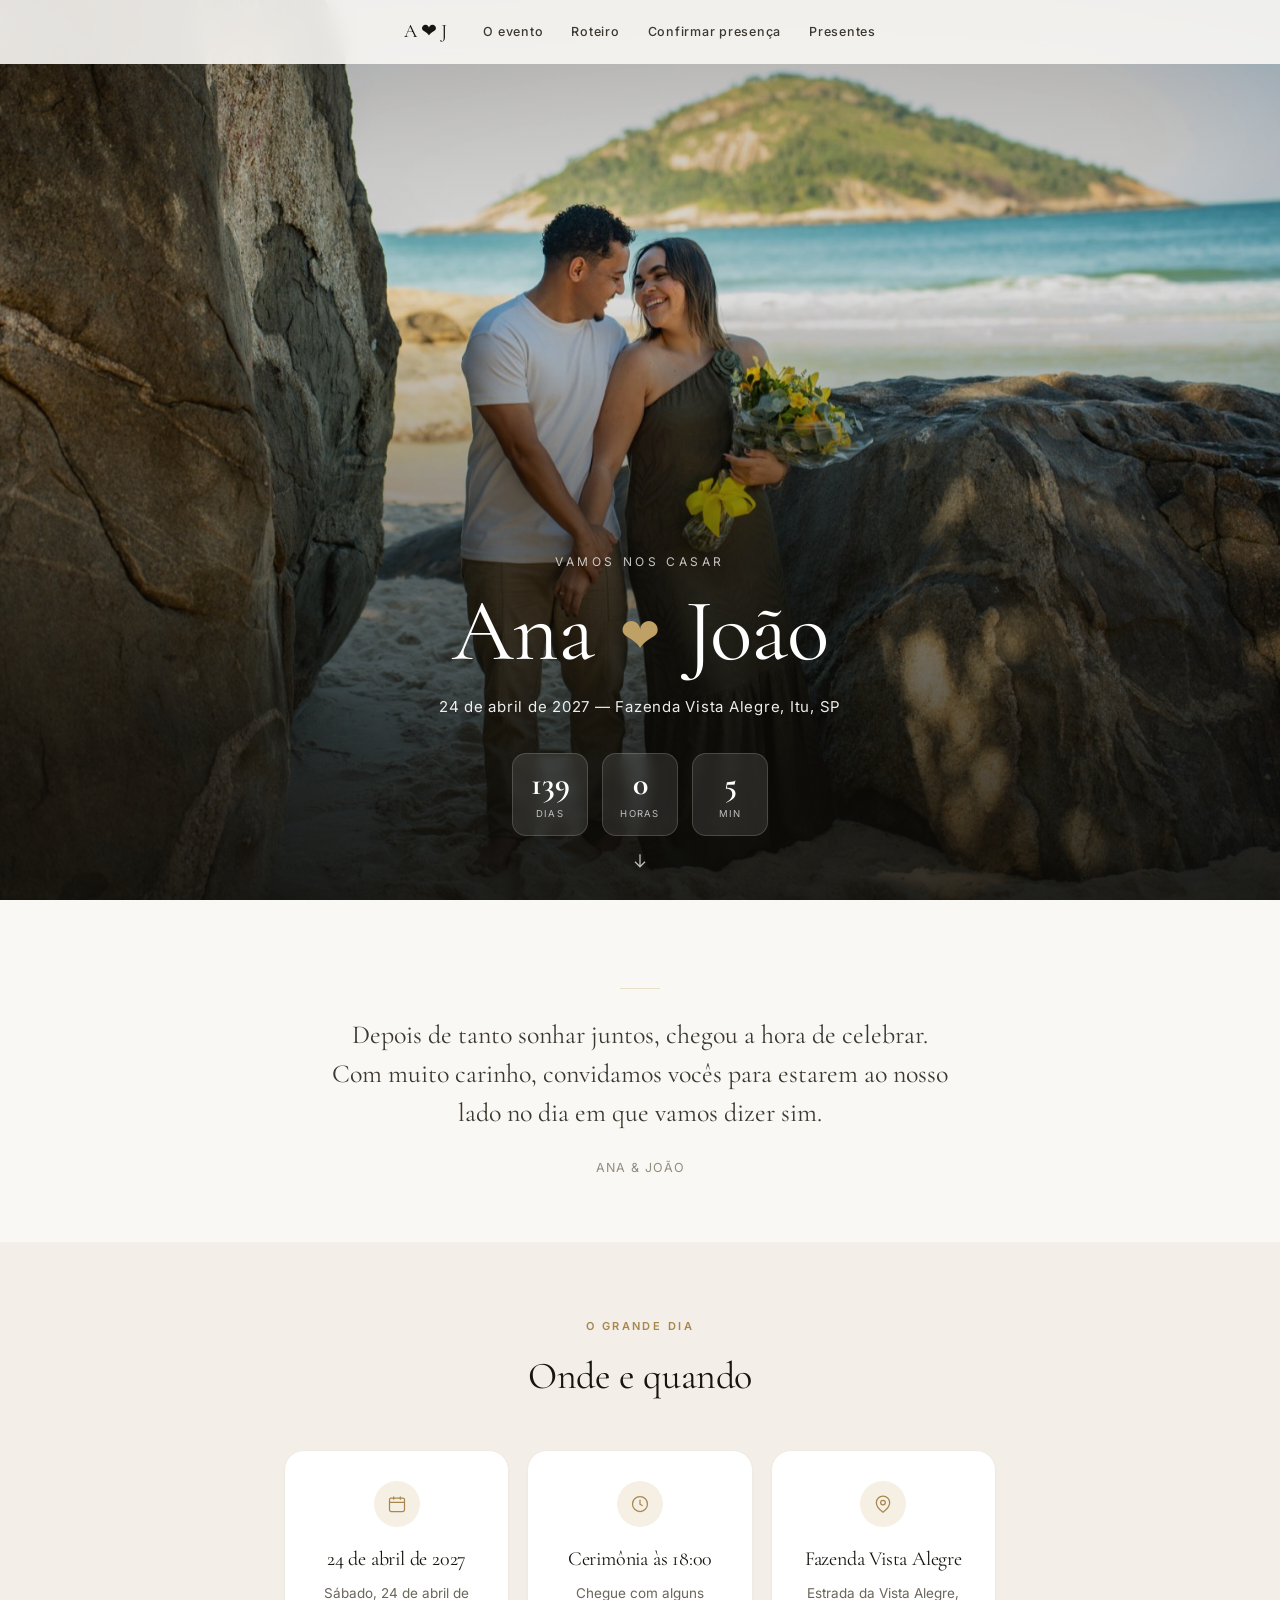
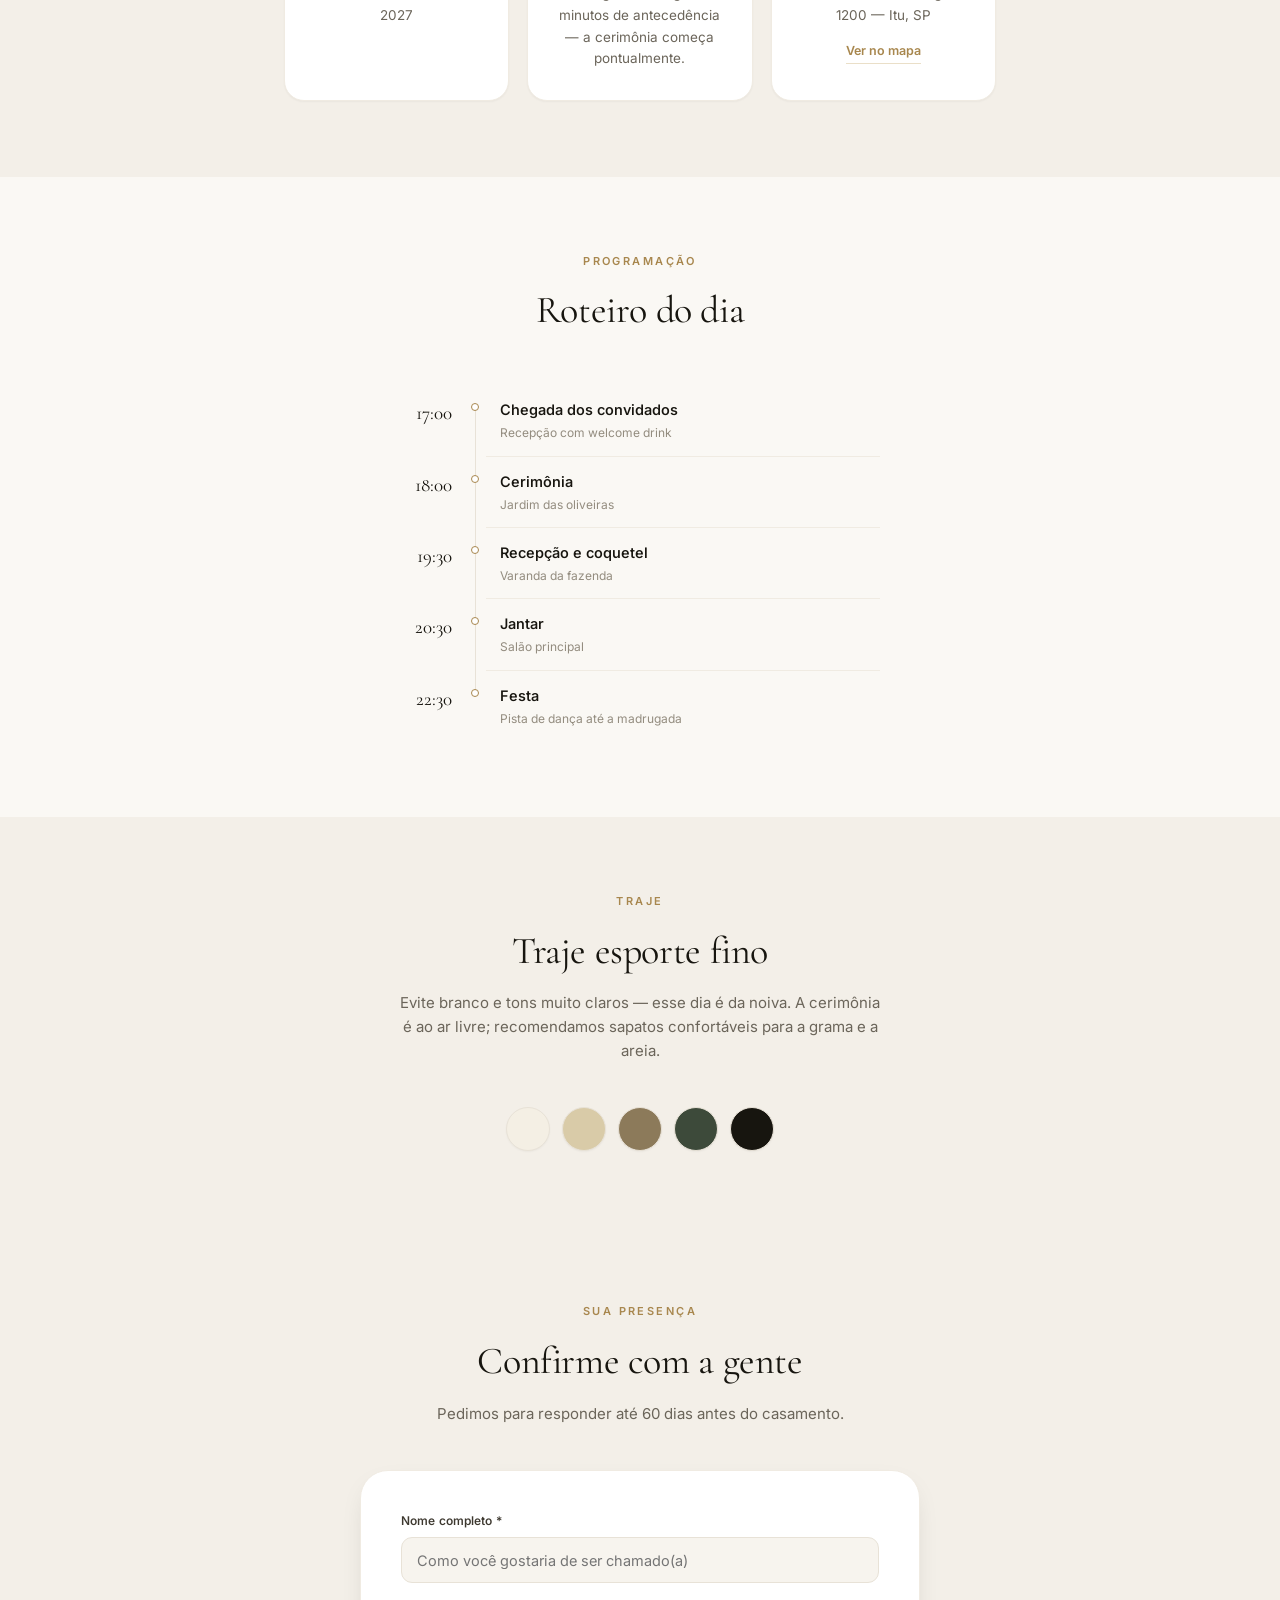
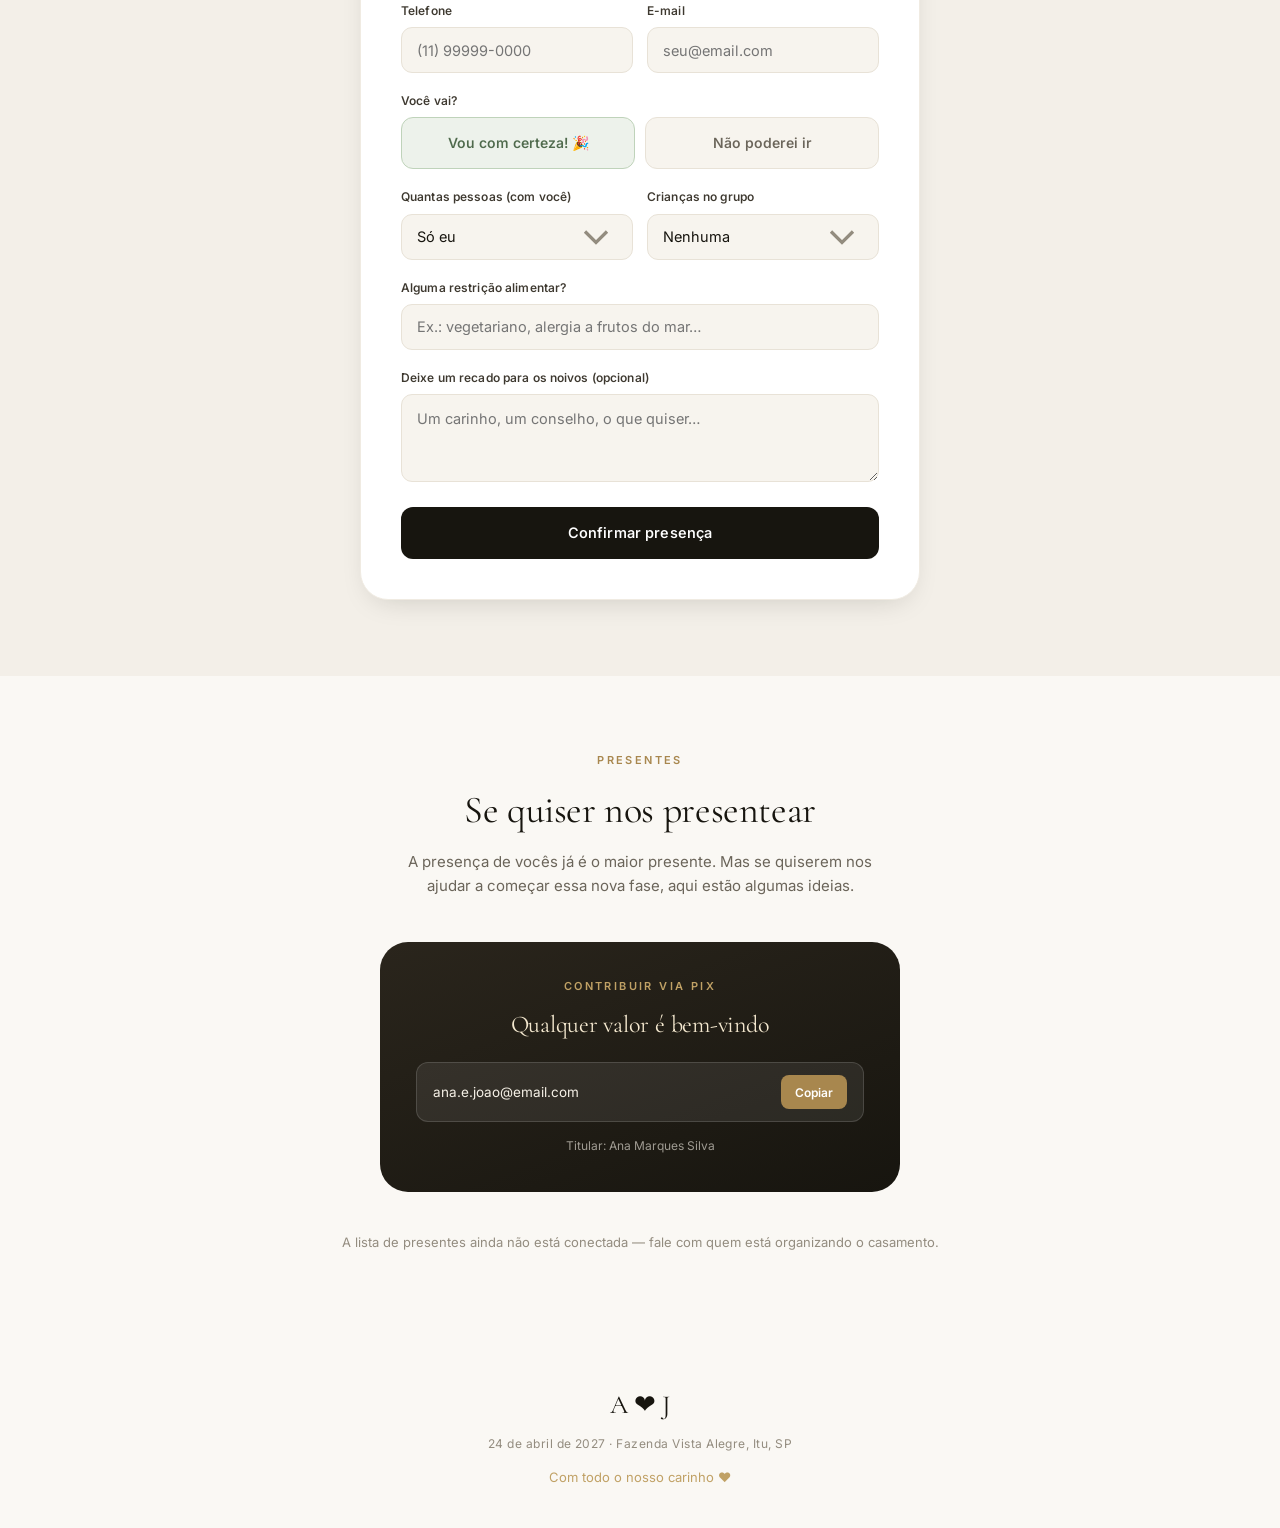
==== convite/index.html @ 60987ceb "Ateliê: sistema de gestão de casamentos + site para convidados Co-Authored-By: Claude Sonnet 5 <nore" ====
<!DOCTYPE html>
<html lang="pt-BR">
<head>
<meta charset="utf-8">
<meta name="viewport" content="width=device-width, initial-scale=1, viewport-fit=cover">
<meta name="theme-color" content="#17150F">
<title>Ana &amp; João — 24 de abril de 2027</title>
<meta name="description" content="Confirme sua presença no nosso casamento.">
<meta property="og:title" content="Ana &amp; João se casam">
<meta property="og:description" content="24 de abril de 2027 — Fazenda Vista Alegre, Itu/SP. Confirme sua presença.">
<meta property="og:image" content="hero-foto.jpg">
<link rel="preconnect" href="https://fonts.googleapis.com">
<link rel="preconnect" href="https://fonts.gstatic.com" crossorigin>
<link href="https://fonts.googleapis.com/css2?family=Cormorant+Garamond:wght@300;400;500;600&family=Inter:wght@400;450;500;550;600&display=swap" rel="stylesheet">
<link rel="icon" href="data:image/svg+xml,<svg xmlns='http://www.w3.org/2000/svg' viewBox='0 0 100 100'><text y='.9em' font-size='90'>💍</text></svg>">
<link rel="stylesheet" href="estilo.css">
</head>
<body>

<nav class="topbar" id="topbar">
  <span class="tb-mark">A&nbsp;&#10084;&nbsp;J</span>
  <a href="#detalhes">O evento</a>
  <a href="#roteiro">Roteiro</a>
  <a href="#rsvp">Confirmar presença</a>
  <a href="#presentes">Presentes</a>
</nav>

<header class="hero">
  <img src="hero-foto.jpg" alt="Ana e João">
  <div class="hero-inner">
    <div class="hero-eyebrow">Vamos nos casar</div>
    <h1 id="hero-nomes">Ana <span class="amp">&#10084;</span> João</h1>
    <div class="hero-date" id="hero-data">24 de abril de 2027 — Fazenda Vista Alegre, Itu/SP</div>
    <div class="hero-count" id="hero-count"></div>
  </div>
  <div class="hero-scroll">
    <svg width="20" height="20" viewBox="0 0 24 24" fill="none" stroke="currentColor" stroke-width="1.6"><path d="M12 4v15M6 13l6 6 6-6"/></svg>
  </div>
</header>

<section class="recado">
  <div class="wrap">
    <div class="rule"></div>
    <p id="recado-texto"></p>
    <div class="assinatura" id="recado-assinatura"></div>
  </div>
</section>

<section class="section detalhes" id="detalhes">
  <div class="wrap">
    <div class="section-head">
      <div class="eyebrow">O grande dia</div>
      <h2>Onde e quando</h2>
    </div>
    <div class="d-grid">
      <div class="d-card">
        <div class="d-ico"><svg viewBox="0 0 24 24" fill="none" stroke="currentColor" stroke-width="1.5"><rect x="3" y="5" width="18" height="16" rx="2"/><path d="M3 10h18M8 3v4M16 3v4"/></svg></div>
        <h3 id="d-data"></h3>
        <p id="d-data-sub"></p>
      </div>
      <div class="d-card">
        <div class="d-ico"><svg viewBox="0 0 24 24" fill="none" stroke="currentColor" stroke-width="1.5"><circle cx="12" cy="12" r="9"/><path d="M12 7v5.2l3.2 2"/></svg></div>
        <h3 id="d-hora"></h3>
        <p>Chegue com alguns minutos de antecedência — a cerimônia começa pontualmente.</p>
      </div>
      <div class="d-card">
        <div class="d-ico"><svg viewBox="0 0 24 24" fill="none" stroke="currentColor" stroke-width="1.5"><path d="M20 10.5c0 5.5-8 11.5-8 11.5s-8-6-8-11.5a8 8 0 0 1 16 0z"/><circle cx="12" cy="10.3" r="2.8"/></svg></div>
        <h3 id="d-local"></h3>
        <p id="d-endereco"></p>
        <a class="btn-link" id="d-mapa" href="#" target="_blank" rel="noopener">Ver no mapa</a>
      </div>
    </div>
  </div>
</section>

<section class="section roteiro" id="roteiro">
  <div class="wrap">
    <div class="section-head">
      <div class="eyebrow">Programação</div>
      <h2>Roteiro do dia</h2>
    </div>
    <div class="rt-line" id="rt-line"></div>
  </div>
</section>

<section class="section dress detalhes">
  <div class="wrap">
    <div class="section-head">
      <div class="eyebrow">Traje</div>
      <h2 id="dress-titulo">Dress code</h2>
      <p id="dress-obs"></p>
    </div>
    <div class="dress-swatches" id="dress-swatches"></div>
  </div>
</section>

<section class="section rsvp" id="rsvp">
  <div class="wrap">
    <div class="section-head">
      <div class="eyebrow">Sua presença</div>
      <h2>Confirme com a gente</h2>
      <p>Pedimos para responder até 60 dias antes do casamento.</p>
    </div>

    <div class="rsvp-card">
      <form id="form-rsvp">
        <div class="field">
          <label>Nome completo *</label>
          <input class="input" id="rf-nome" required placeholder="Como você gostaria de ser chamado(a)">
        </div>
        <div class="row2">
          <div class="field">
            <label>Telefone</label>
            <input class="input" id="rf-tel" placeholder="(11) 99999-0000">
          </div>
          <div class="field">
            <label>E-mail</label>
            <input class="input" id="rf-email" type="email" placeholder="seu@email.com">
          </div>
        </div>

        <div class="field">
          <label>Você vai?</label>
          <div class="seg-status">
            <button type="button" class="on-yes active" id="btn-vai">Vou com certeza! &#127881;</button>
            <button type="button" class="on-no" id="btn-nao-vai">Não poderei ir</button>
          </div>
        </div>

        <div id="bloco-presenca">
          <div class="row2">
            <div class="field">
              <label>Quantas pessoas (com você)</label>
              <select class="select" id="rf-qtd">
                <option value="1">Só eu</option>
                <option value="2">2 pessoas</option>
                <option value="3">3 pessoas</option>
                <option value="4">4 pessoas</option>
                <option value="5">5 pessoas</option>
                <option value="6">6 pessoas</option>
              </select>
            </div>
            <div class="field">
              <label>Crianças no grupo</label>
              <select class="select" id="rf-criancas">
                <option value="0">Nenhuma</option>
                <option value="1">1</option>
                <option value="2">2</option>
                <option value="3">3</option>
                <option value="4">4</option>
              </select>
            </div>
          </div>
          <div class="field">
            <label>Alguma restrição alimentar?</label>
            <input class="input" id="rf-restricao" placeholder="Ex.: vegetariano, alergia a frutos do mar…">
          </div>
        </div>

        <div class="field">
          <label>Deixe um recado para os noivos (opcional)</label>
          <textarea class="textarea" id="rf-mensagem" placeholder="Um carinho, um conselho, o que quiser…"></textarea>
        </div>

        <button class="btn" id="btn-enviar" type="submit">
          <span id="btn-enviar-texto">Confirmar presença</span>
        </button>
        <div class="rsvp-msg" id="rsvp-msg"></div>
      </form>

      <div class="rsvp-done" id="rsvp-done">
        <div class="ico"><svg viewBox="0 0 24 24" fill="none" stroke="currentColor" stroke-width="1.6"><path d="M20 6 9 17l-5-5"/></svg></div>
        <h3 id="rsvp-done-titulo">Resposta enviada!</h3>
        <p id="rsvp-done-texto">Muito obrigado por responder — mal podemos esperar para celebrar com você.</p>
      </div>
    </div>
  </div>
</section>

<section class="section" id="presentes">
  <div class="wrap">
    <div class="section-head">
      <div class="eyebrow">Presentes</div>
      <h2>Se quiser nos presentear</h2>
      <p>A presença de vocês já é o maior presente. Mas se quiserem nos ajudar a começar essa nova fase, aqui estão algumas ideias.</p>
    </div>

    <div class="pix-card">
      <div class="eyebrow">Contribuir via Pix</div>
      <h3 style="color:#F3E7CE;margin-top:10px;font-size:24px">Qualquer valor é bem-vindo</h3>
      <div class="pix-key">
        <code id="pix-chave"></code>
        <button class="pix-copy" id="pix-copiar">Copiar</button>
      </div>
      <div class="pix-hint" id="pix-titular"></div>
    </div>

    <div class="presentes-grid" id="presentes-grid"></div>
  </div>
</section>

<footer>
  <div class="fmark" id="foot-mark">A &#10084; J</div>
  <div class="fdate" id="foot-data"></div>
  <div class="fheart">Com todo o nosso carinho &#10084;</div>
</footer>

<div class="toast" id="toast"></div>

<script src="dados.js"></script>
<script src="app.js"></script>
</body>
</html>
---- convite/estilo.css ----
/* ============================================================
   Convite — site para os convidados
   ============================================================ */

:root{
  --bg:            #FAF8F4;
  --bg-deep:       #F3EFE8;
  --surface:       #FFFFFF;
  --surface-2:     #F7F4EE;
  --ink:           #17150F;
  --ink-2:         #3D382F;
  --ink-3:         #6B655A;
  --muted:         #938C7F;
  --line:          #E8E2D7;
  --line-2:        #F0EBE2;
  --gold:          #A8874E;
  --gold-2:        #C0A165;
  --gold-soft:     #EADFC8;
  --gold-wash:     #F6F0E4;
  --ok:            #6E8B6A;
  --ok-wash:       #EDF2EB;
  --danger:        #B0574B;
  --sh-1: 0 1px 2px rgba(23,21,15,.04);
  --sh-2: 0 10px 30px -14px rgba(23,21,15,.22);
  --sh-3: 0 30px 60px -24px rgba(23,21,15,.30);
  --r: 14px; --r-lg:20px; --r-xl:28px;
  --serif: "Cormorant Garamond","Iowan Old Style",Georgia,serif;
  --sans:  "Inter",-apple-system,BlinkMacSystemFont,"Segoe UI",Roboto,sans-serif;
  --ease: cubic-bezier(.22,.61,.36,1);
}
*,*::before,*::after{ box-sizing:border-box; }
html{ scroll-behavior:smooth; }
body{
  margin:0; background:var(--bg); color:var(--ink); font-family:var(--sans);
  font-size:15px; line-height:1.6; -webkit-font-smoothing:antialiased;
}
h1,h2,h3{ margin:0; font-family:var(--serif); font-weight:400; letter-spacing:-.01em; }
p{ margin:0; }
a{ color:inherit; }
button,input,select,textarea{ font:inherit; color:inherit; }
button{ cursor:pointer; }
img{ max-width:100%; display:block; }
::selection{ background:var(--gold-soft); }

.wrap{ max-width:760px; margin:0 auto; padding:0 24px; }
.eyebrow{ font-size:11px; letter-spacing:.22em; text-transform:uppercase; color:var(--gold); font-weight:600; }
.section{ padding:76px 0; }
.section-head{ text-align:center; margin-bottom:44px; }
.section-head h2{ font-size:38px; margin-top:10px; }
.section-head p{ color:var(--ink-3); margin-top:10px; max-width:480px; margin-left:auto; margin-right:auto; }
.rule{ width:40px; height:1px; background:var(--gold-soft); margin:18px auto 0; }

/* ---------- topo fixo ---------- */
.topbar{
  position:fixed; top:0; left:0; right:0; z-index:80;
  display:flex; align-items:center; justify-content:center; gap:28px;
  height:64px; background:rgba(250,248,244,.9); backdrop-filter:blur(10px);
  border-bottom:1px solid transparent; transition:border-color .3s, box-shadow .3s;
}
.topbar.scrolled{ border-color:var(--line); box-shadow:var(--sh-1); }
.topbar a{ font-size:12.5px; letter-spacing:.06em; color:var(--ink-2); text-decoration:none; font-weight:500; }
.topbar a:hover{ color:var(--gold); }
.topbar .tb-mark{ font-family:var(--serif); font-size:19px; margin-right:8px; }

/* ---------- hero ---------- */
.hero{
  position:relative; min-height:100vh; display:flex; align-items:flex-end;
  overflow:hidden; color:#fff; text-align:center;
}
.hero img{ position:absolute; inset:0; width:100%; height:100%; object-fit:cover; object-position:50% 32%; }
.hero::after{
  content:""; position:absolute; inset:0;
  background:linear-gradient(0deg, rgba(15,13,9,.86) 0%, rgba(15,13,9,.42) 46%, rgba(15,13,9,.12) 68%, rgba(15,13,9,.28) 100%);
}
.hero-inner{ position:relative; z-index:1; width:100%; padding:0 24px 64px; }
.hero-eyebrow{ font-size:12px; letter-spacing:.3em; text-transform:uppercase; color:rgba(255,255,255,.75); }
.hero h1{ font-size:clamp(48px,9vw,88px); line-height:1; margin-top:16px; color:#fff; }
.hero h1 .amp{ color:var(--gold-2); font-size:.55em; vertical-align:.14em; margin:0 .12em; }
.hero-date{ margin-top:20px; font-size:15px; letter-spacing:.05em; color:rgba(255,255,255,.92); }
.hero-count{ margin-top:34px; display:flex; justify-content:center; gap:14px; flex-wrap:wrap; }
.hc-item{ min-width:76px; padding:14px 6px; border-radius:14px; background:rgba(255,255,255,.1); border:1px solid rgba(255,255,255,.16); backdrop-filter:blur(6px); }
.hc-item b{ display:block; font-family:var(--serif); font-size:32px; line-height:1; }
.hc-item span{ display:block; font-size:9.5px; letter-spacing:.14em; text-transform:uppercase; color:rgba(255,255,255,.7); margin-top:6px; }
.hero-scroll{ position:absolute; bottom:22px; left:50%; transform:translateX(-50%); color:rgba(255,255,255,.7); z-index:1; animation:bob 2.4s ease-in-out infinite; }
@keyframes bob{ 0%,100%{transform:translate(-50%,0)} 50%{transform:translate(-50%,7px)} }

/* ---------- recado ---------- */
.recado{ text-align:center; padding:88px 0 64px; }
.recado .rule{ margin:0 auto 26px; }
.recado p{ font-family:var(--serif); font-size:26px; line-height:1.5; color:var(--ink-2); max-width:620px; margin:0 auto; }
.recado .assinatura{ margin-top:26px; font-family:var(--sans); font-size:12.5px; letter-spacing:.08em; text-transform:uppercase; color:var(--muted); }

/* ---------- detalhes do evento ---------- */
.detalhes{ background:var(--bg-deep); }
.d-grid{ display:grid; grid-template-columns:repeat(3,1fr); gap:18px; }
.d-card{
  background:var(--surface); border:1px solid var(--line-2); border-radius:var(--r-lg);
  padding:30px 24px; text-align:center; box-shadow:var(--sh-1);
}
.d-ico{ width:46px; height:46px; margin:0 auto 16px; border-radius:99px; background:var(--gold-wash); display:flex; align-items:center; justify-content:center; }
.d-ico svg{ width:20px; height:20px; stroke:var(--gold); stroke-width:1.5; fill:none; }
.d-card h3{ font-size:20px; }
.d-card p{ color:var(--ink-3); font-size:13.5px; margin-top:8px; line-height:1.6; }
.d-card a.btn-link{ display:inline-block; margin-top:14px; font-size:12.5px; font-weight:600; color:var(--gold); text-decoration:none; border-bottom:1px solid var(--gold-soft); padding-bottom:2px; }

/* ---------- roteiro ---------- */
.roteiro{ }
.rt-line{ max-width:480px; margin:0 auto; }
.rt-item{ display:grid; grid-template-columns:64px 22px 1fr; gap:0; }
.rt-time{ font-family:var(--serif); font-size:19px; padding:13px 12px 13px 0; text-align:right; }
.rt-rail{ position:relative; display:flex; justify-content:center; }
.rt-rail::before{ content:""; position:absolute; top:0; bottom:0; width:1px; background:var(--line); }
.rt-item:first-child .rt-rail::before{ top:22px; }
.rt-item:last-child .rt-rail::before{ bottom:calc(100% - 22px); }
.rt-dot{ width:8px; height:8px; border-radius:99px; background:var(--surface); border:1.5px solid var(--gold); margin-top:18px; z-index:1; }
.rt-body{ padding:13px 0 13px 14px; border-bottom:1px solid var(--line-2); }
.rt-item:last-child .rt-body{ border-bottom:0; }
.rt-title{ font-size:14.5px; font-weight:550; }
.rt-sub{ font-size:12px; color:var(--muted); margin-top:2px; }

/* ---------- dress code ---------- */
.dress{ text-align:center; }
.dress-swatches{ display:flex; justify-content:center; gap:12px; margin-top:26px; flex-wrap:wrap; }
.sw{ width:44px; height:44px; border-radius:99px; border:1px solid var(--line); box-shadow:var(--sh-1); }

/* ---------- RSVP ---------- */
.rsvp{ background:var(--bg-deep); }
.rsvp-card{ background:var(--surface); border:1px solid var(--line-2); border-radius:var(--r-xl); box-shadow:var(--sh-2); padding:40px; max-width:560px; margin:0 auto; }
.field{ margin-bottom:18px; }
.field label{ display:block; font-size:12px; font-weight:560; color:var(--ink-2); margin-bottom:7px; letter-spacing:.01em; }
.input,.select,.textarea{
  width:100%; height:46px; padding:0 15px; border-radius:11px; border:1px solid var(--line);
  background:var(--surface-2); font-size:14.5px; transition:border-color .18s, background .18s;
}
.textarea{ height:auto; min-height:88px; padding:12px 15px; resize:vertical; }
.input:focus,.select:focus,.textarea:focus{ outline:none; border-color:var(--gold-2); background:#fff; }
.select{ appearance:none;
  background-image:url("data:image/svg+xml;utf8,<svg xmlns='http://www.w3.org/2000/svg' viewBox='0 0 24 24' fill='none' stroke='%23938C7F' stroke-width='1.8'><path d='M6 9l6 6 6-6'/></svg>");
  background-repeat:no-repeat; background-position:right 14px center; }
.row2{ display:grid; grid-template-columns:1fr 1fr; gap:14px; }
.seg-status{ display:flex; gap:10px; }
.seg-status button{
  flex:1; height:52px; border-radius:12px; border:1.5px solid var(--line); background:var(--surface-2);
  font-size:14px; font-weight:560; color:var(--ink-3); transition:all .18s var(--ease);
}
.seg-status button.on-yes.active{ background:var(--ok-wash); border-color:#BFD3BA; color:#4F6A4C; }
.seg-status button.on-no.active{ background:#FBEFEC; border-color:#E8CFC9; color:#93463B; }
.btn{
  width:100%; height:52px; border-radius:12px; border:0; background:var(--ink); color:#fff;
  font-size:14.5px; font-weight:560; letter-spacing:.01em; transition:background .18s, transform .1s;
  display:flex; align-items:center; justify-content:center; gap:9px;
}
.btn:hover{ background:#241F17; }
.btn:active{ transform:translateY(1px); }
.btn:disabled{ opacity:.55; pointer-events:none; }
.btn svg{ width:16px; height:16px; stroke:currentColor; stroke-width:1.8; fill:none; }
.rsvp-msg{ margin-top:16px; padding:13px 15px; border-radius:11px; font-size:13px; display:none; }
.rsvp-msg.show{ display:block; }
.rsvp-msg.ok{ background:var(--ok-wash); color:#4F6A4C; }
.rsvp-msg.err{ background:#FBEFEC; color:#93463B; }
.rsvp-done{ display:none; text-align:center; padding:20px 0; }
.rsvp-done.show{ display:block; }
.rsvp-done .ico{ width:60px; height:60px; border-radius:99px; background:var(--ok-wash); display:flex; align-items:center; justify-content:center; margin:0 auto 18px; }
.rsvp-done .ico svg{ width:26px; height:26px; stroke:var(--ok); stroke-width:1.6; fill:none; }
.rsvp-done h3{ font-size:24px; }
.rsvp-done p{ color:var(--ink-3); margin-top:8px; font-size:13.5px; }

/* ---------- presentes ---------- */
.pix-card{
  background:linear-gradient(160deg,#2A251C,#17150F); color:#F6F1E7; border-radius:var(--r-xl);
  padding:36px; text-align:center; max-width:520px; margin:0 auto 40px;
}
.pix-card .eyebrow{ color:var(--gold-2); }
.pix-key{
  margin-top:18px; display:flex; align-items:center; gap:10px; background:rgba(255,255,255,.08);
  border:1px solid rgba(255,255,255,.14); border-radius:12px; padding:12px 16px; font-size:13.5px;
  justify-content:space-between;
}
.pix-key code{ font-family:var(--sans); word-break:break-all; text-align:left; }
.pix-copy{ flex:0 0 auto; height:34px; padding:0 14px; border-radius:8px; background:var(--gold); color:#fff; border:0; font-size:12px; font-weight:600; }
.pix-hint{ font-size:12px; color:rgba(246,241,231,.6); margin-top:14px; }

.presentes-grid{ display:grid; grid-template-columns:repeat(2,1fr); gap:16px; }
.pr-card{ background:var(--surface); border:1px solid var(--line-2); border-radius:var(--r-lg); padding:22px; box-shadow:var(--sh-1); }
.pr-card h4{ font-family:var(--serif); font-size:19px; font-weight:400; }
.pr-card p{ font-size:12.5px; color:var(--ink-3); margin-top:6px; line-height:1.55; min-height:36px; }
.pr-foot{ margin-top:16px; display:flex; align-items:center; justify-content:space-between; gap:10px; }
.pr-btn{ height:36px; padding:0 14px; border-radius:9px; background:var(--ink); color:#fff; border:0; font-size:12.5px; font-weight:560; }
.pr-btn:disabled{ background:var(--surface-2); color:var(--muted); }
.pr-tag{ font-size:11px; color:var(--ok); font-weight:600; }
.pr-tag.taken{ color:var(--muted); }

/* ---------- rodapé ---------- */
footer{ text-align:center; padding:56px 0 40px; }
footer .fmark{ font-family:var(--serif); font-size:26px; }
footer .fdate{ font-size:12px; color:var(--muted); margin-top:8px; letter-spacing:.04em; }
footer .fheart{ color:var(--gold-2); margin-top:14px; font-size:13px; }

/* ---------- loading / toast ---------- */
.toast{
  position:fixed; left:50%; bottom:26px; transform:translateX(-50%) translateY(20px); opacity:0;
  background:var(--ink); color:#F6F2EA; padding:13px 20px; border-radius:12px; font-size:13px;
  box-shadow:var(--sh-3); z-index:200; transition:opacity .25s, transform .25s; pointer-events:none;
}
.toast.show{ opacity:1; transform:translateX(-50%) translateY(0); }
.spinner{ width:15px; height:15px; border-radius:99px; border:2px solid rgba(255,255,255,.3); border-top-color:#fff; animation:spin .7s linear infinite; }
@keyframes spin{ to{ transform:rotate(360deg) } }

@media (max-width:720px){
  .d-grid{ grid-template-columns:1fr; }
  .presentes-grid{ grid-template-columns:1fr; }
  .row2{ grid-template-columns:1fr; }
  .topbar{ gap:20px; overflow-x:auto; justify-content:flex-start; padding:0 20px; -webkit-overflow-scrolling:touch; }
  .topbar a{ white-space:nowrap; flex:0 0 auto; }
  .topbar .tb-mark{ display:none; }
  .topbar::-webkit-scrollbar{ display:none; }
  .rsvp-card{ padding:26px 20px; }
  .section{ padding:56px 0; }
  .hero h1{ font-size:15vw; }
}
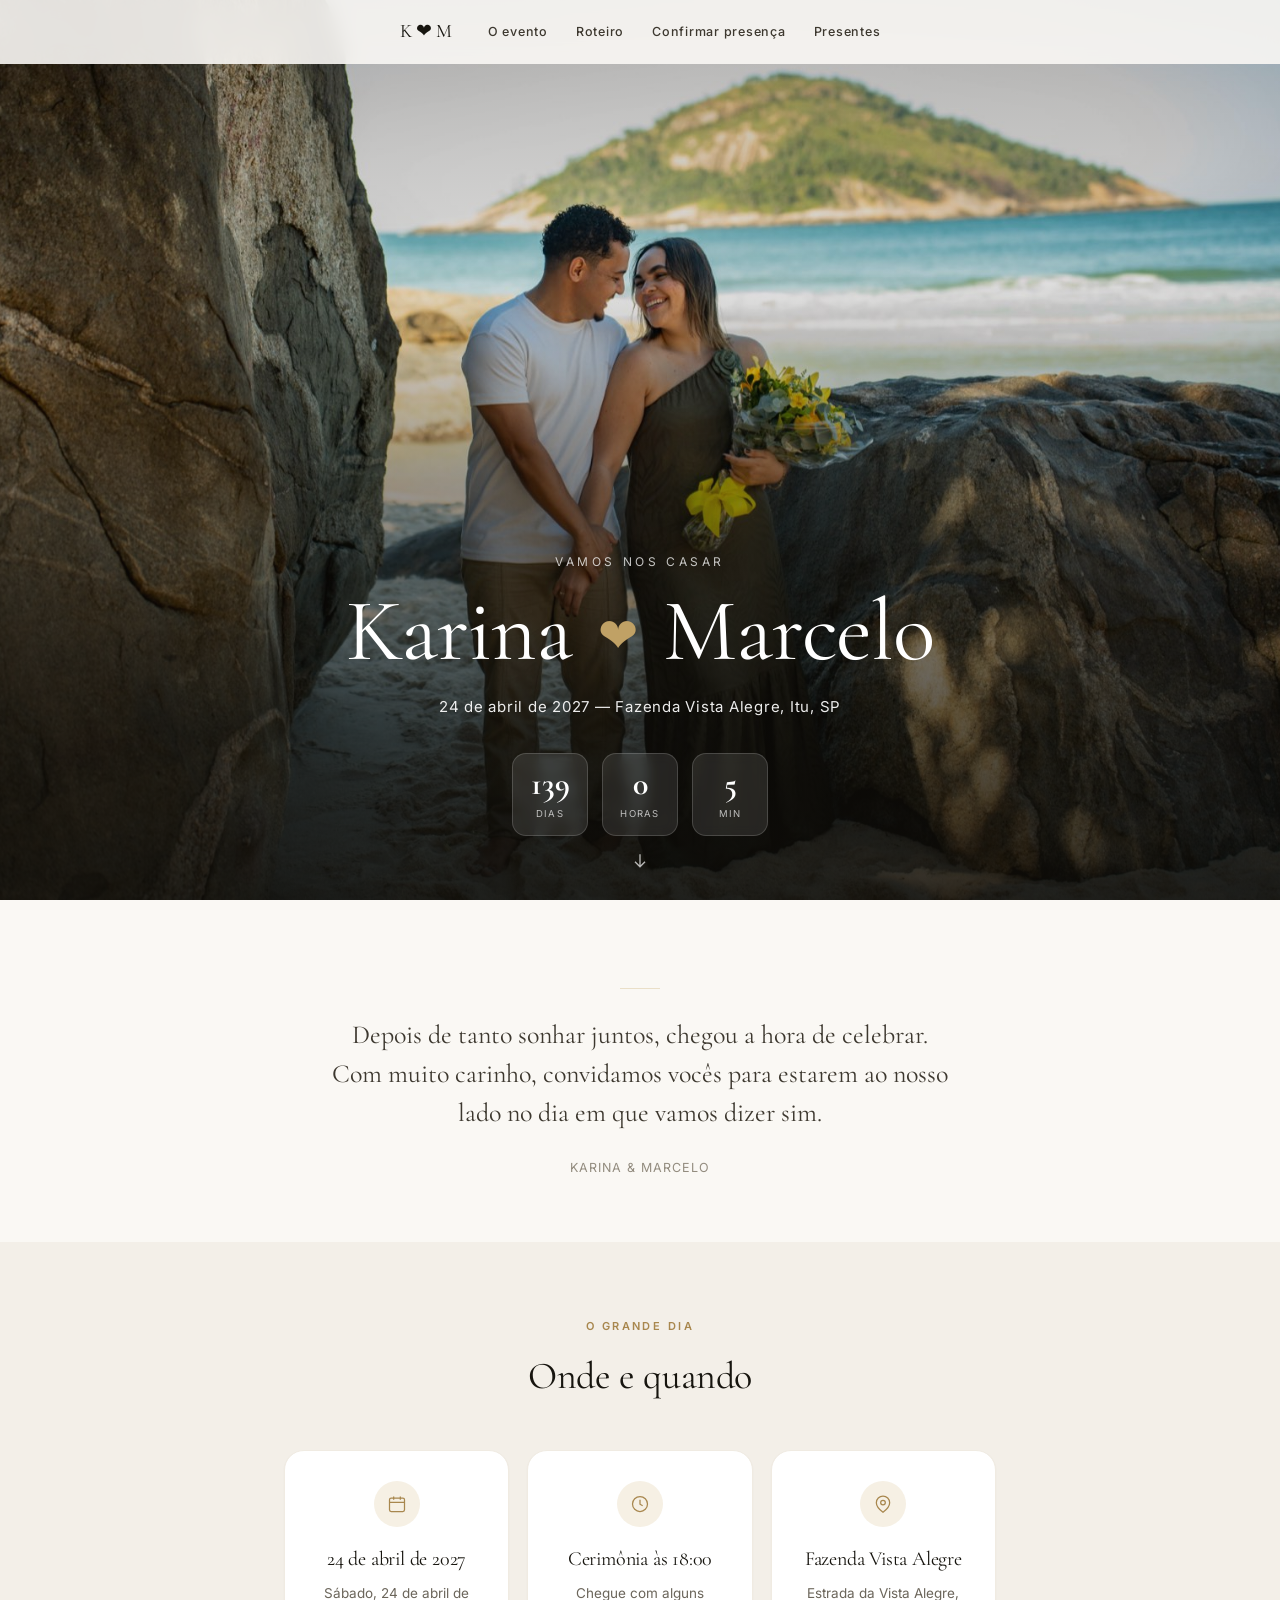
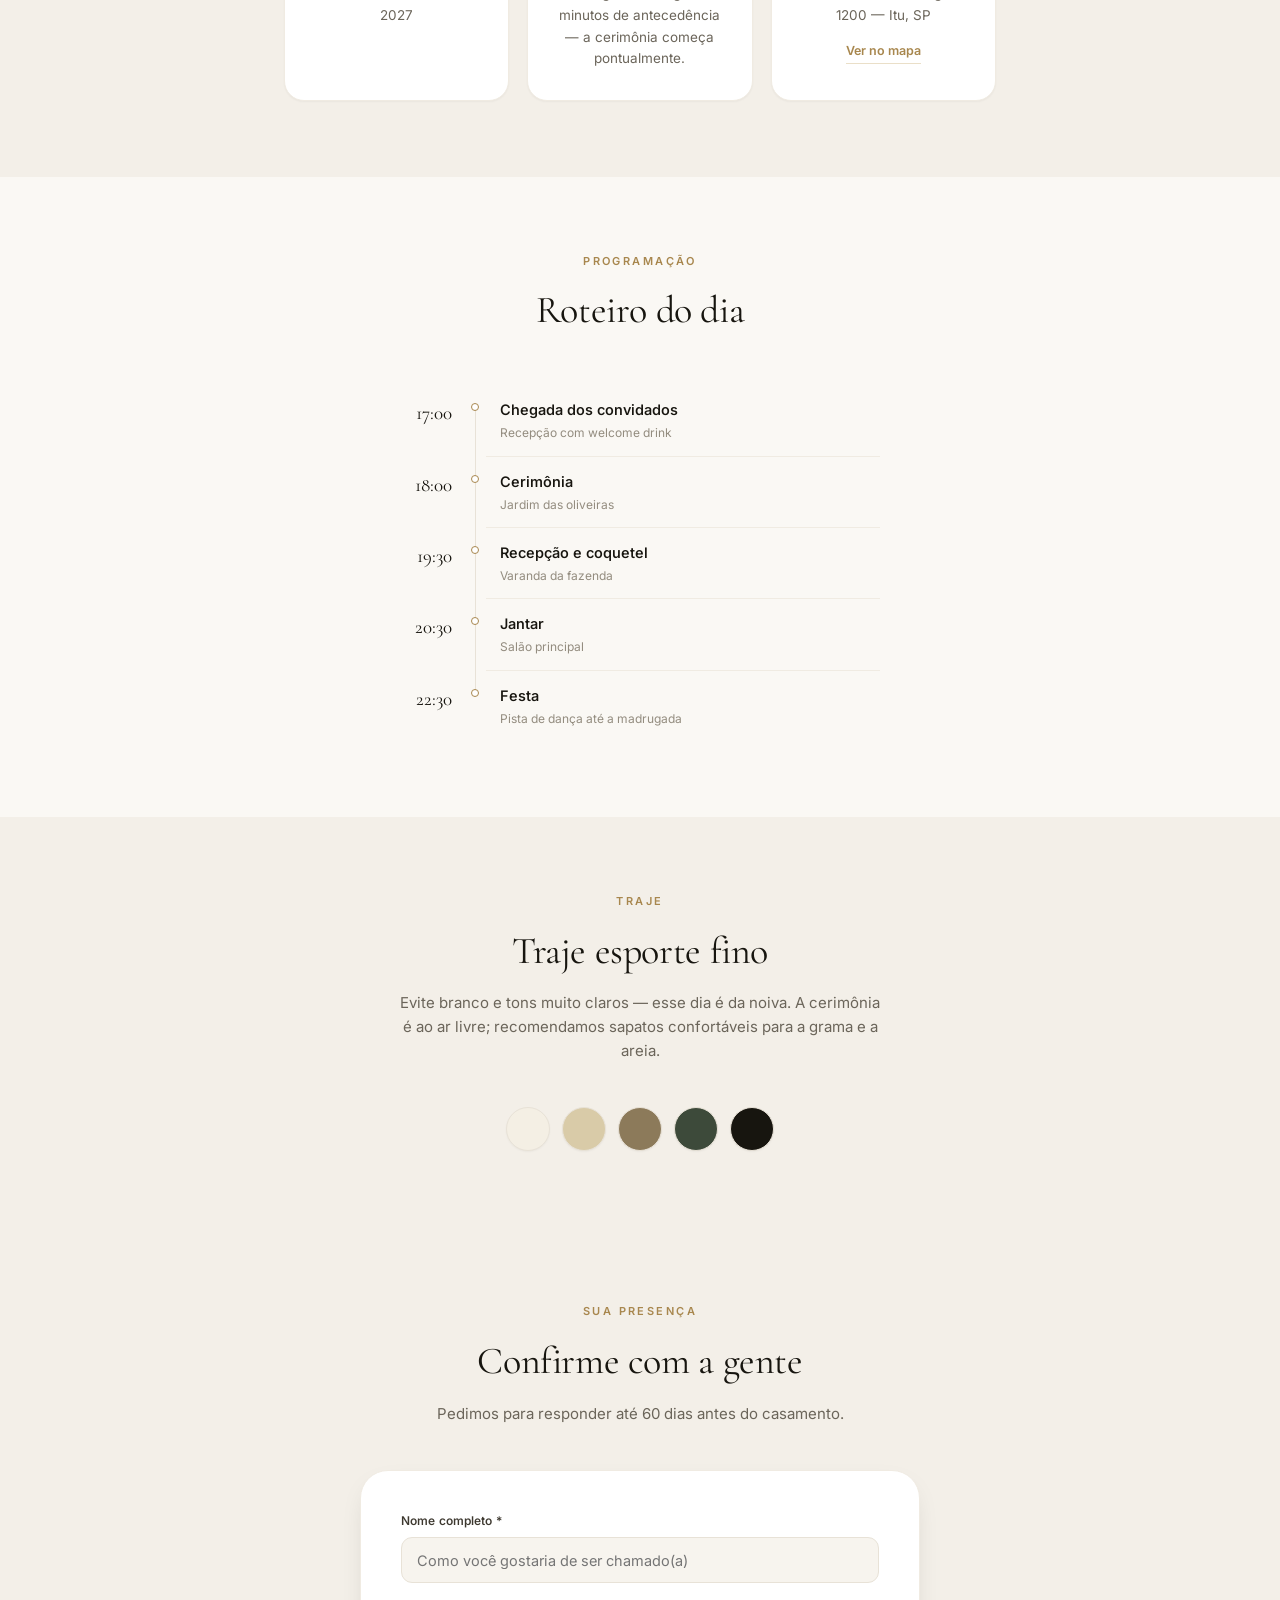
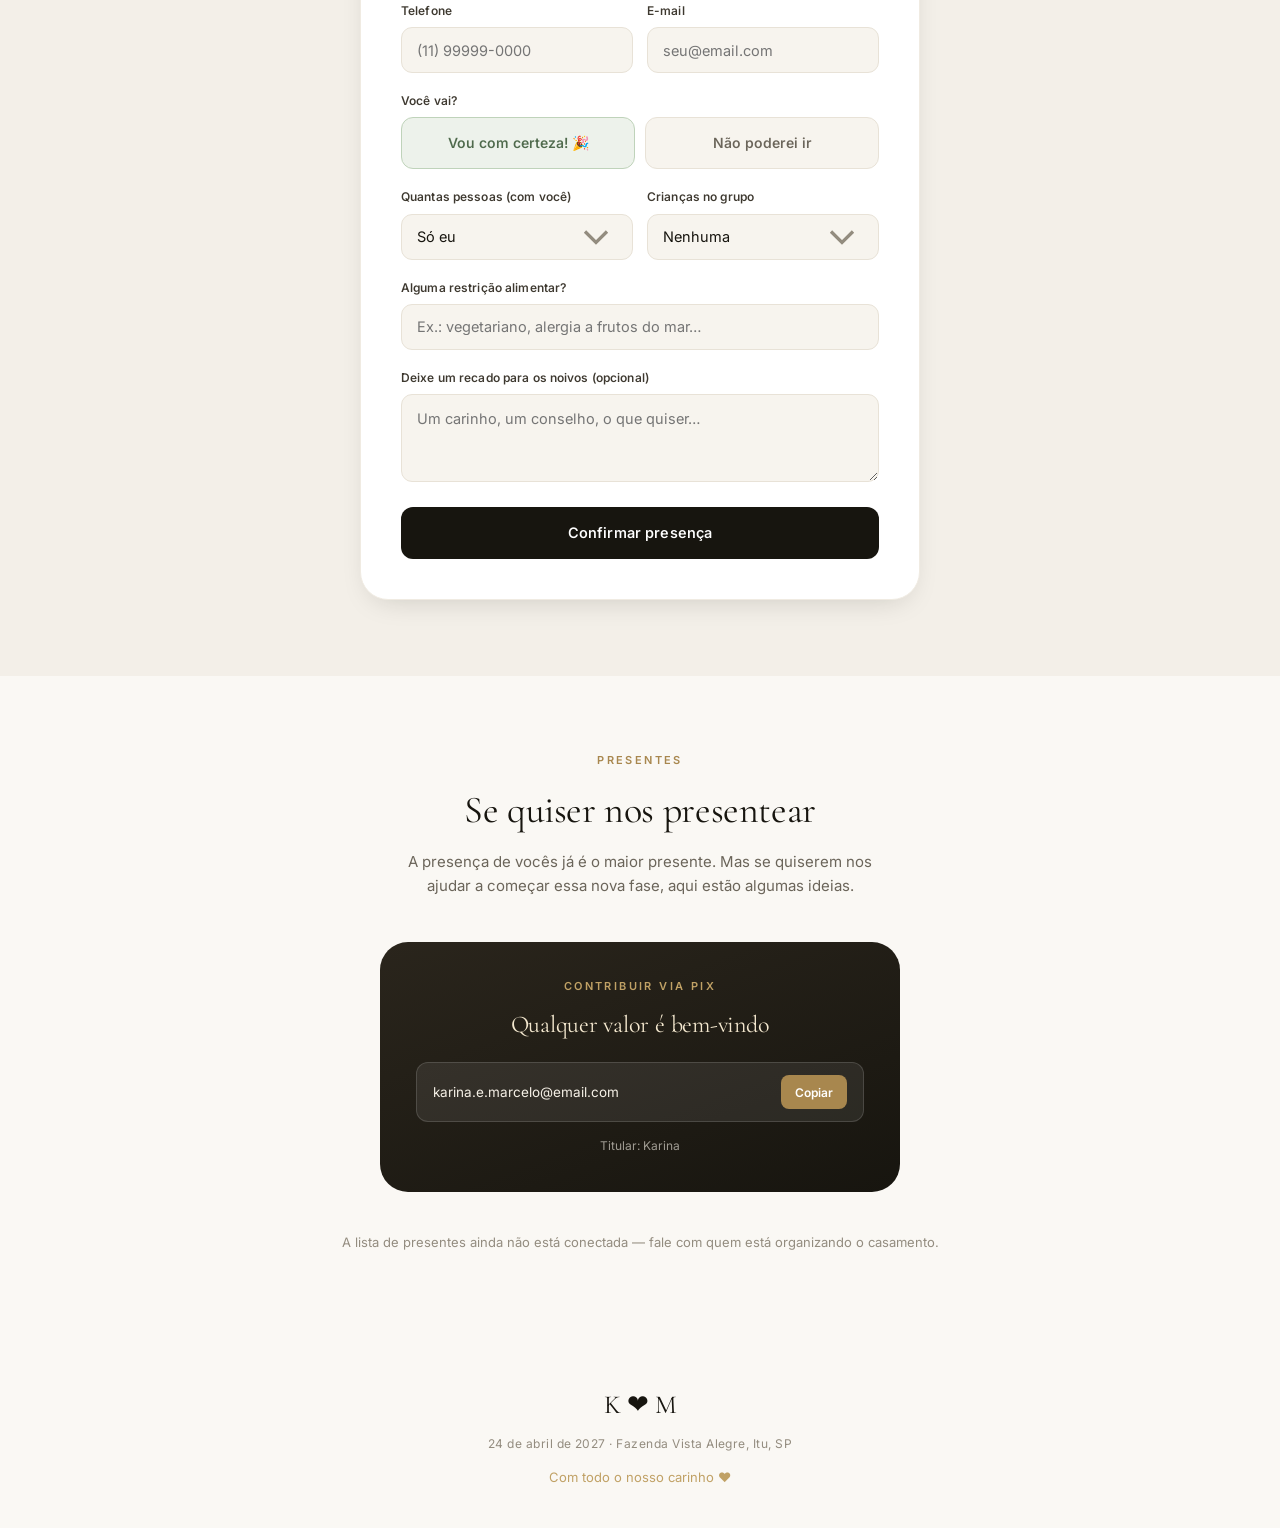
==== commit 5ff38926: "Personaliza o sistema para o casal Karina & Marcelo Co-Authored-By: Claude Sonnet 5 <noreply@anthrop" ====
--- a/convite/index.html
+++ b/convite/index.html
@@ -4,9 +4,9 @@
 <meta charset="utf-8">
 <meta name="viewport" content="width=device-width, initial-scale=1, viewport-fit=cover">
 <meta name="theme-color" content="#17150F">
-<title>Ana &amp; João — 24 de abril de 2027</title>
+<title>Karina &amp; Marcelo — 24 de abril de 2027</title>
 <meta name="description" content="Confirme sua presença no nosso casamento.">
-<meta property="og:title" content="Ana &amp; João se casam">
+<meta property="og:title" content="Karina &amp; Marcelo se casam">
 <meta property="og:description" content="24 de abril de 2027 — Fazenda Vista Alegre, Itu/SP. Confirme sua presença.">
 <meta property="og:image" content="hero-foto.jpg">
 <link rel="preconnect" href="https://fonts.googleapis.com">
@@ -18,7 +18,7 @@
 <body>
 
 <nav class="topbar" id="topbar">
-  <span class="tb-mark">A&nbsp;&#10084;&nbsp;J</span>
+  <span class="tb-mark" id="tb-mark">K&nbsp;&#10084;&nbsp;M</span>
   <a href="#detalhes">O evento</a>
   <a href="#roteiro">Roteiro</a>
   <a href="#rsvp">Confirmar presença</a>
@@ -26,10 +26,10 @@
 </nav>
 
 <header class="hero">
-  <img src="hero-foto.jpg" alt="Ana e João">
+  <img src="hero-foto.jpg" alt="Karina e Marcelo">
   <div class="hero-inner">
     <div class="hero-eyebrow">Vamos nos casar</div>
-    <h1 id="hero-nomes">Ana <span class="amp">&#10084;</span> João</h1>
+    <h1 id="hero-nomes">Karina <span class="amp">&#10084;</span> Marcelo</h1>
     <div class="hero-date" id="hero-data">24 de abril de 2027 — Fazenda Vista Alegre, Itu/SP</div>
     <div class="hero-count" id="hero-count"></div>
   </div>
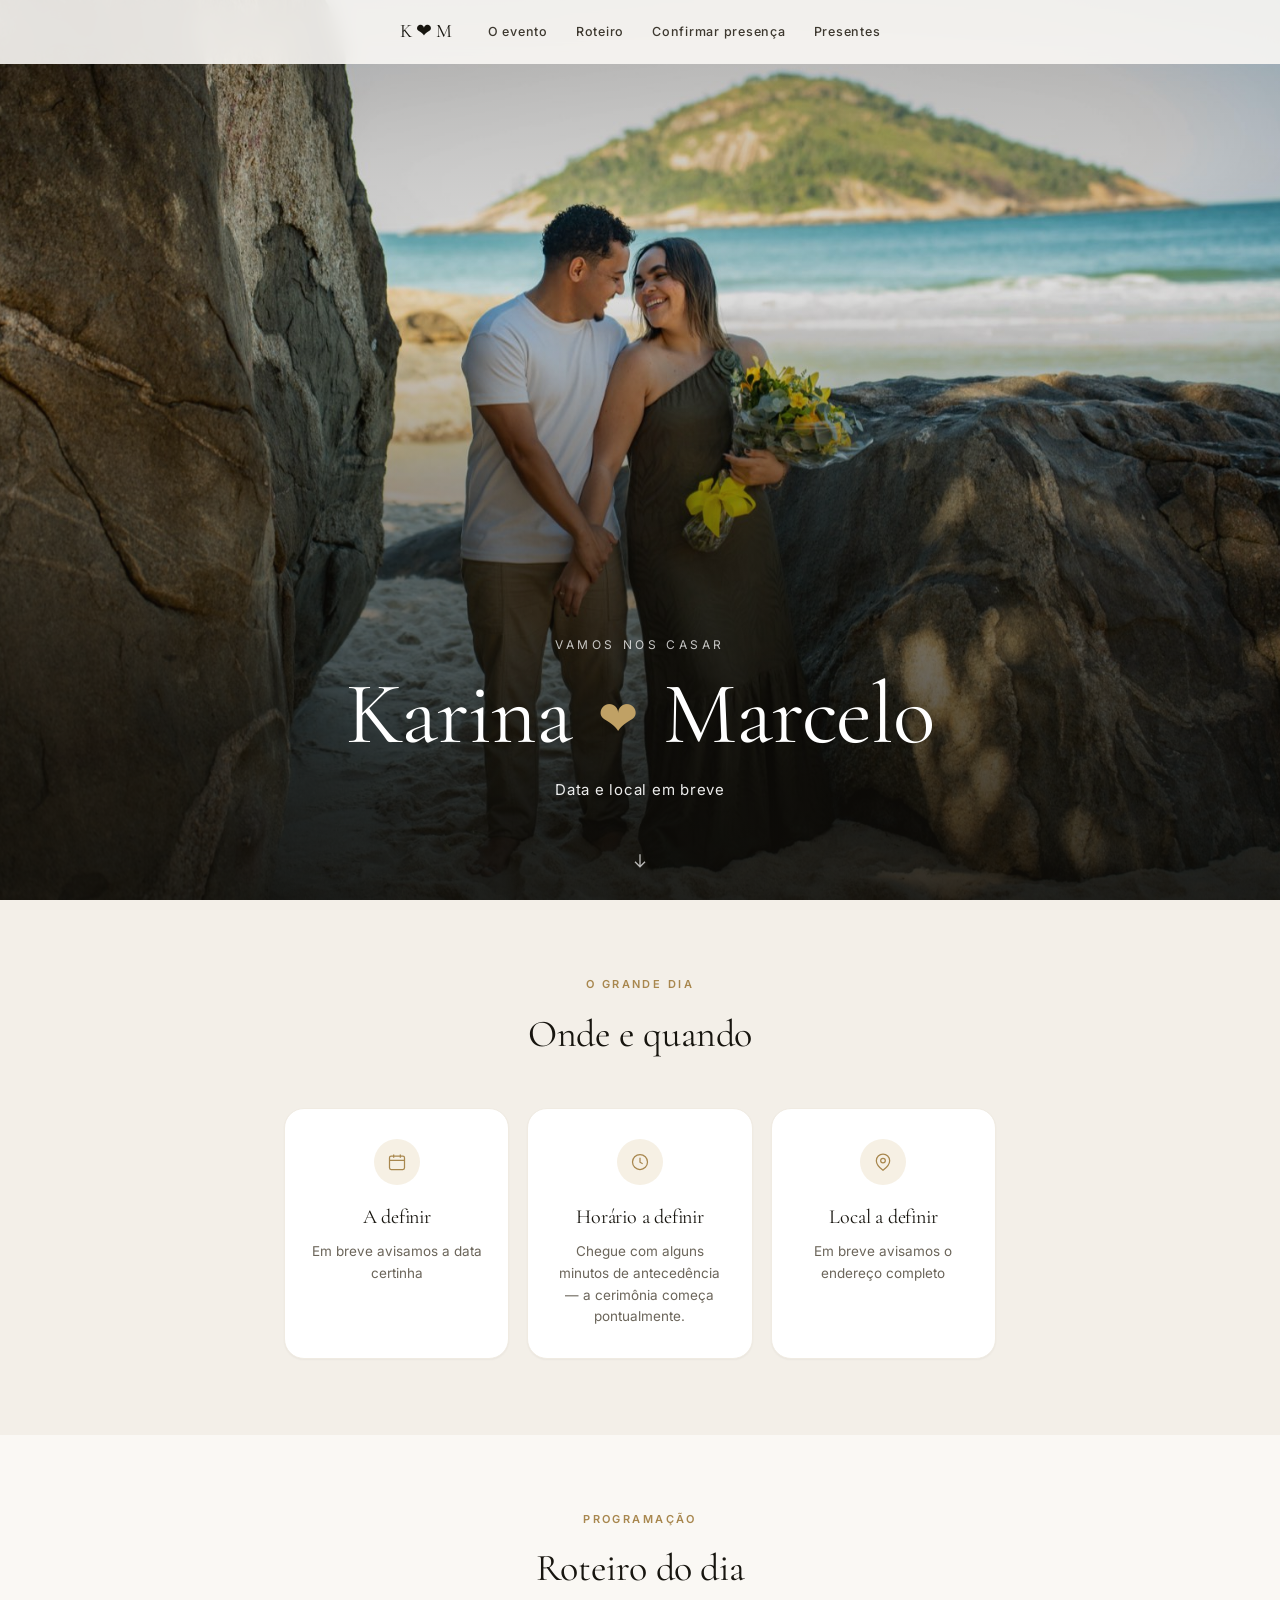
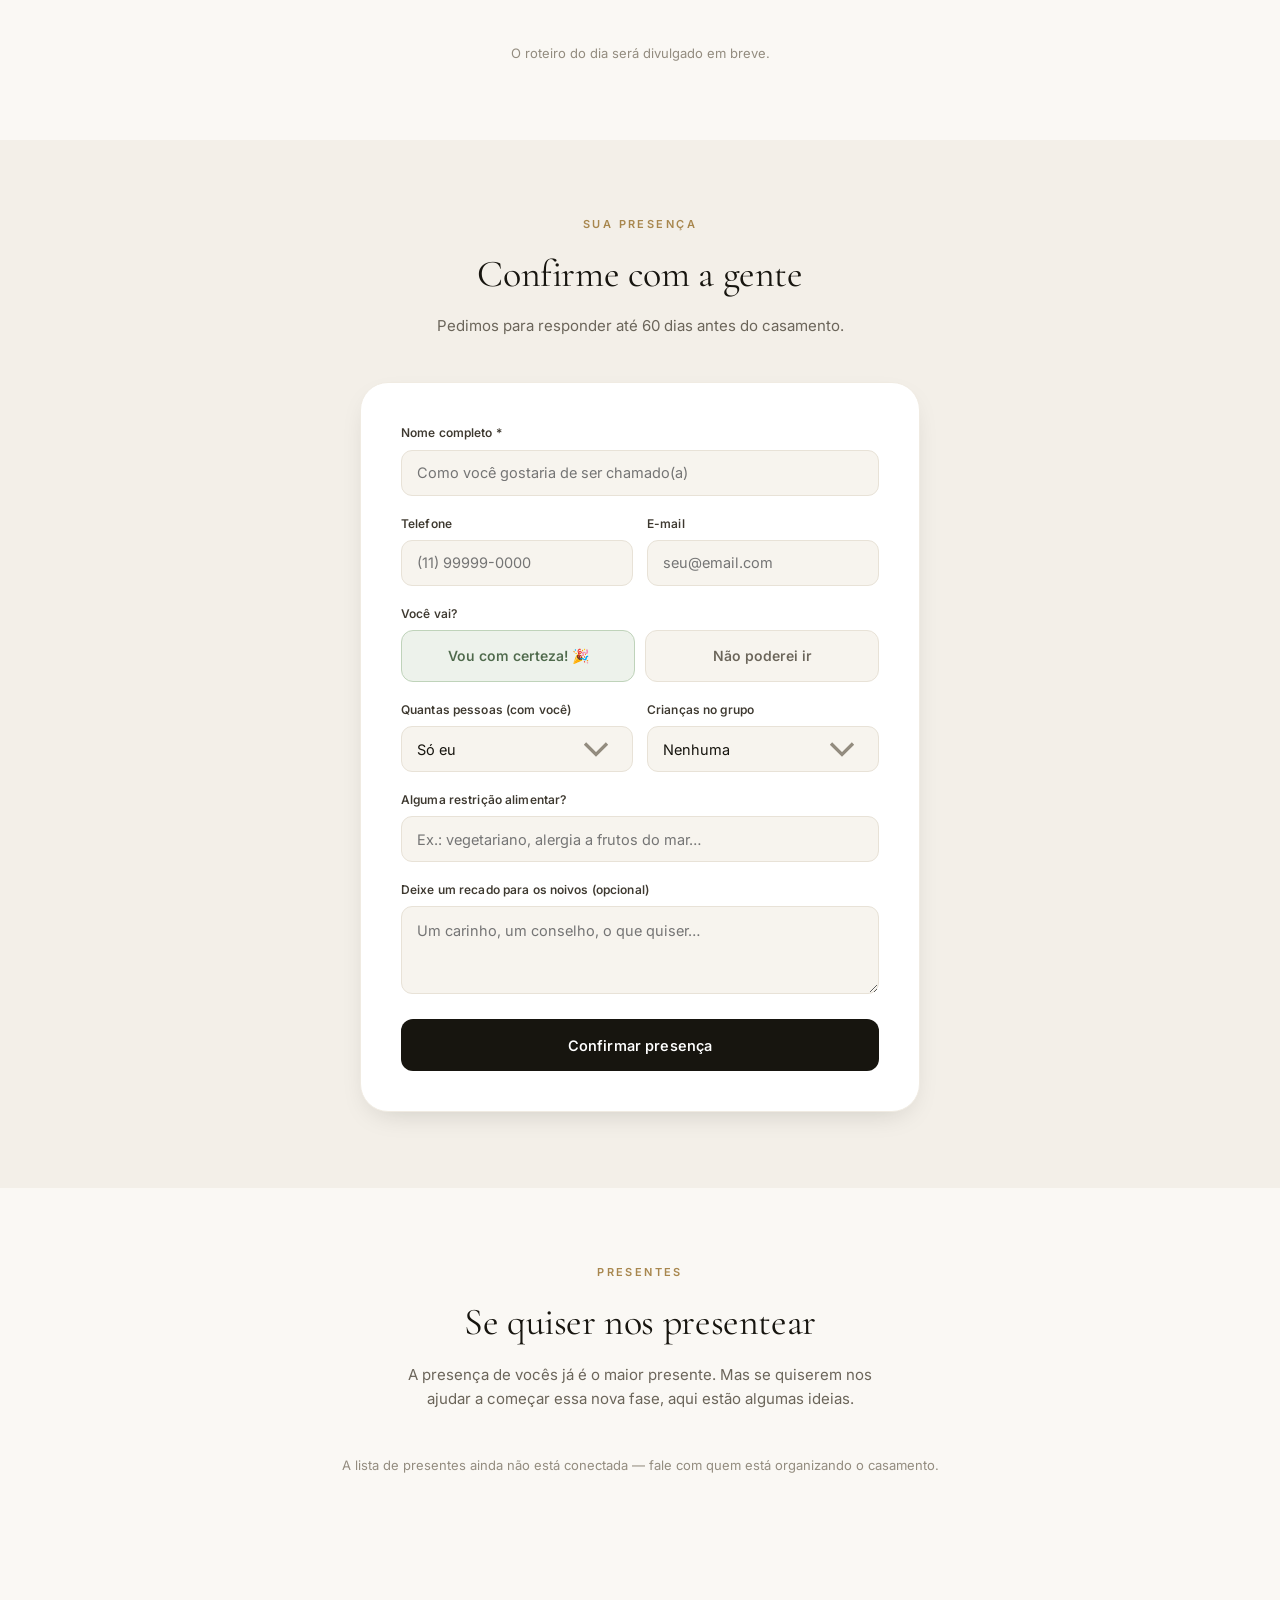
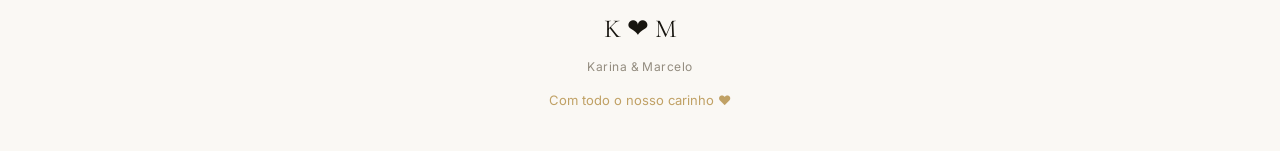
==== commit aab71367: "Zera os dados de exemplo: Ateliê e site dos convidados começam em branco Remove convidados, forneced" ====
--- a/convite/index.html
+++ b/convite/index.html
@@ -38,7 +38,7 @@
   </div>
 </header>
 
-<section class="recado">
+<section class="recado" id="sec-recado">
   <div class="wrap">
     <div class="rule"></div>
     <p id="recado-texto"></p>
@@ -83,7 +83,7 @@
   </div>
 </section>
 
-<section class="section dress detalhes">
+<section class="section dress detalhes" id="sec-dress">
   <div class="wrap">
     <div class="section-head">
       <div class="eyebrow">Traje</div>
@@ -185,7 +185,7 @@
       <p>A presença de vocês já é o maior presente. Mas se quiserem nos ajudar a começar essa nova fase, aqui estão algumas ideias.</p>
     </div>
 
-    <div class="pix-card">
+    <div class="pix-card" id="pix-card">
       <div class="eyebrow">Contribuir via Pix</div>
       <h3 style="color:#F3E7CE;margin-top:10px;font-size:24px">Qualquer valor é bem-vindo</h3>
       <div class="pix-key">
